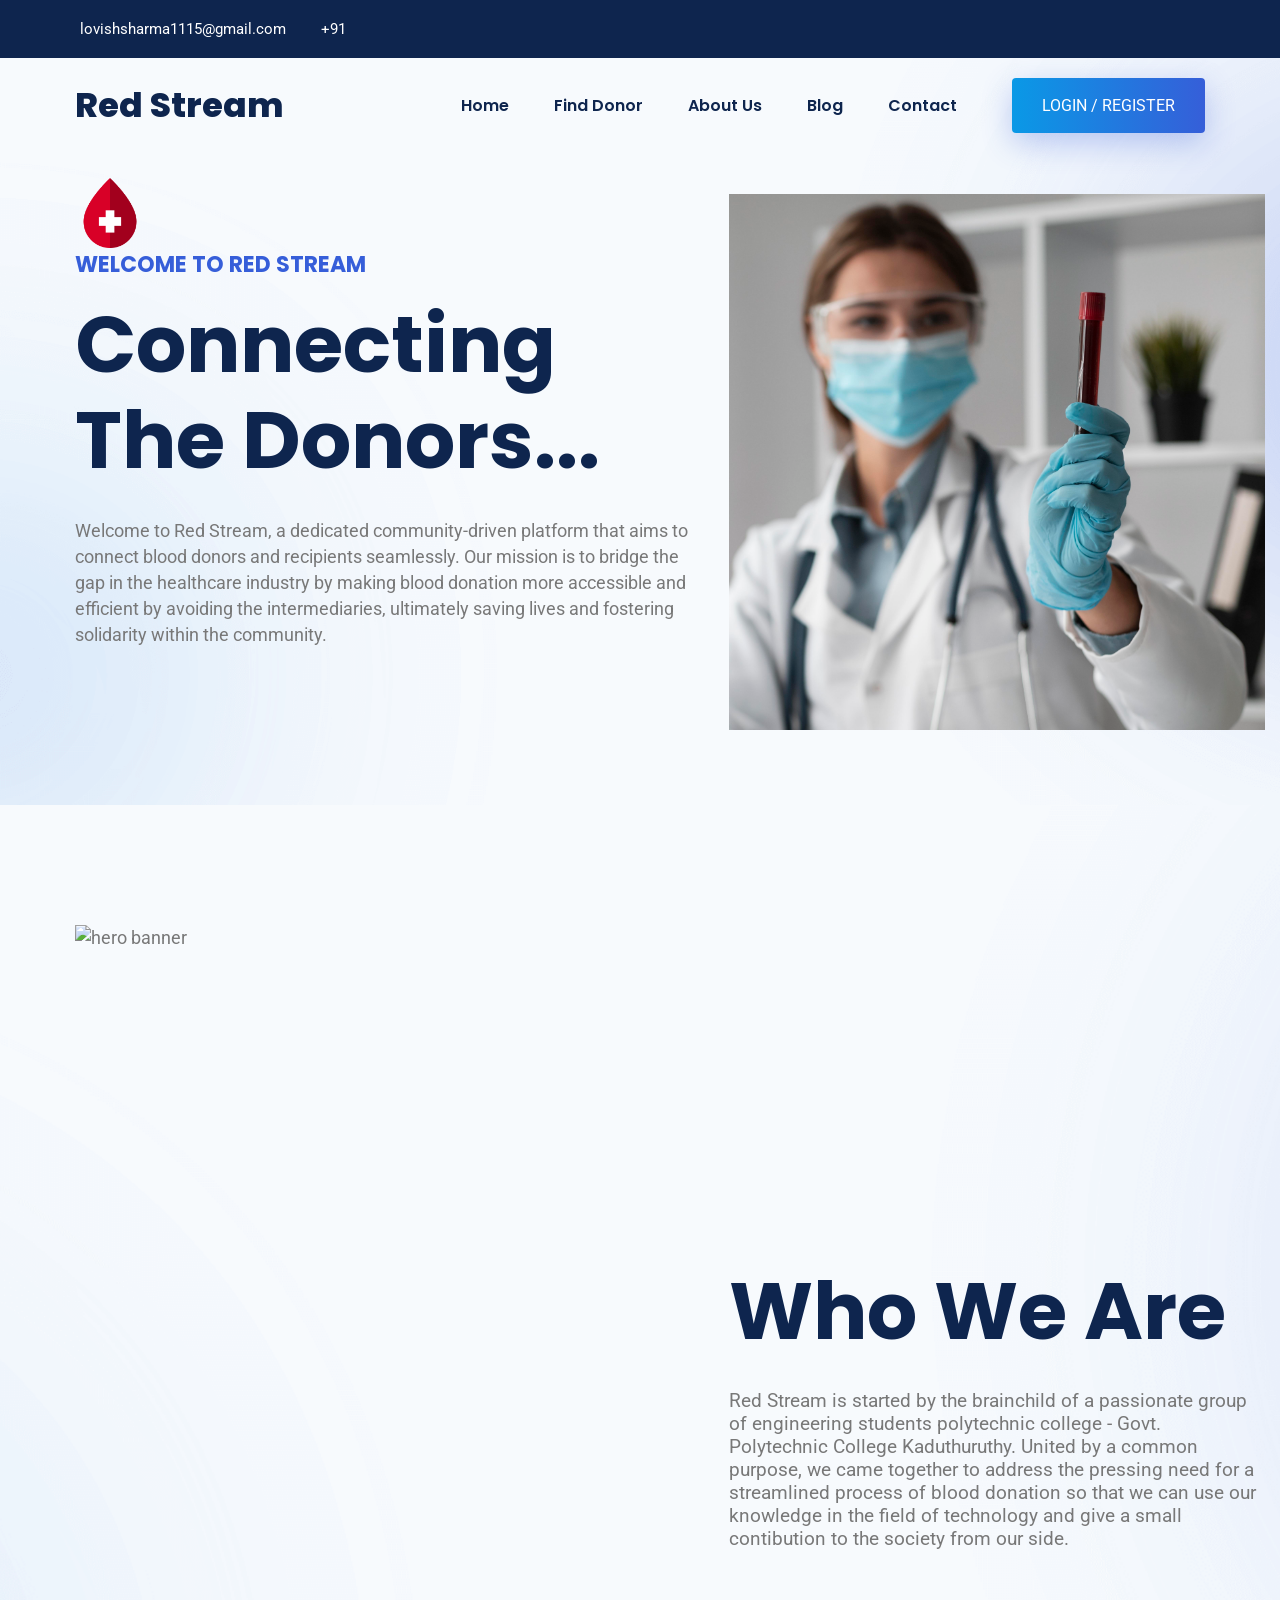
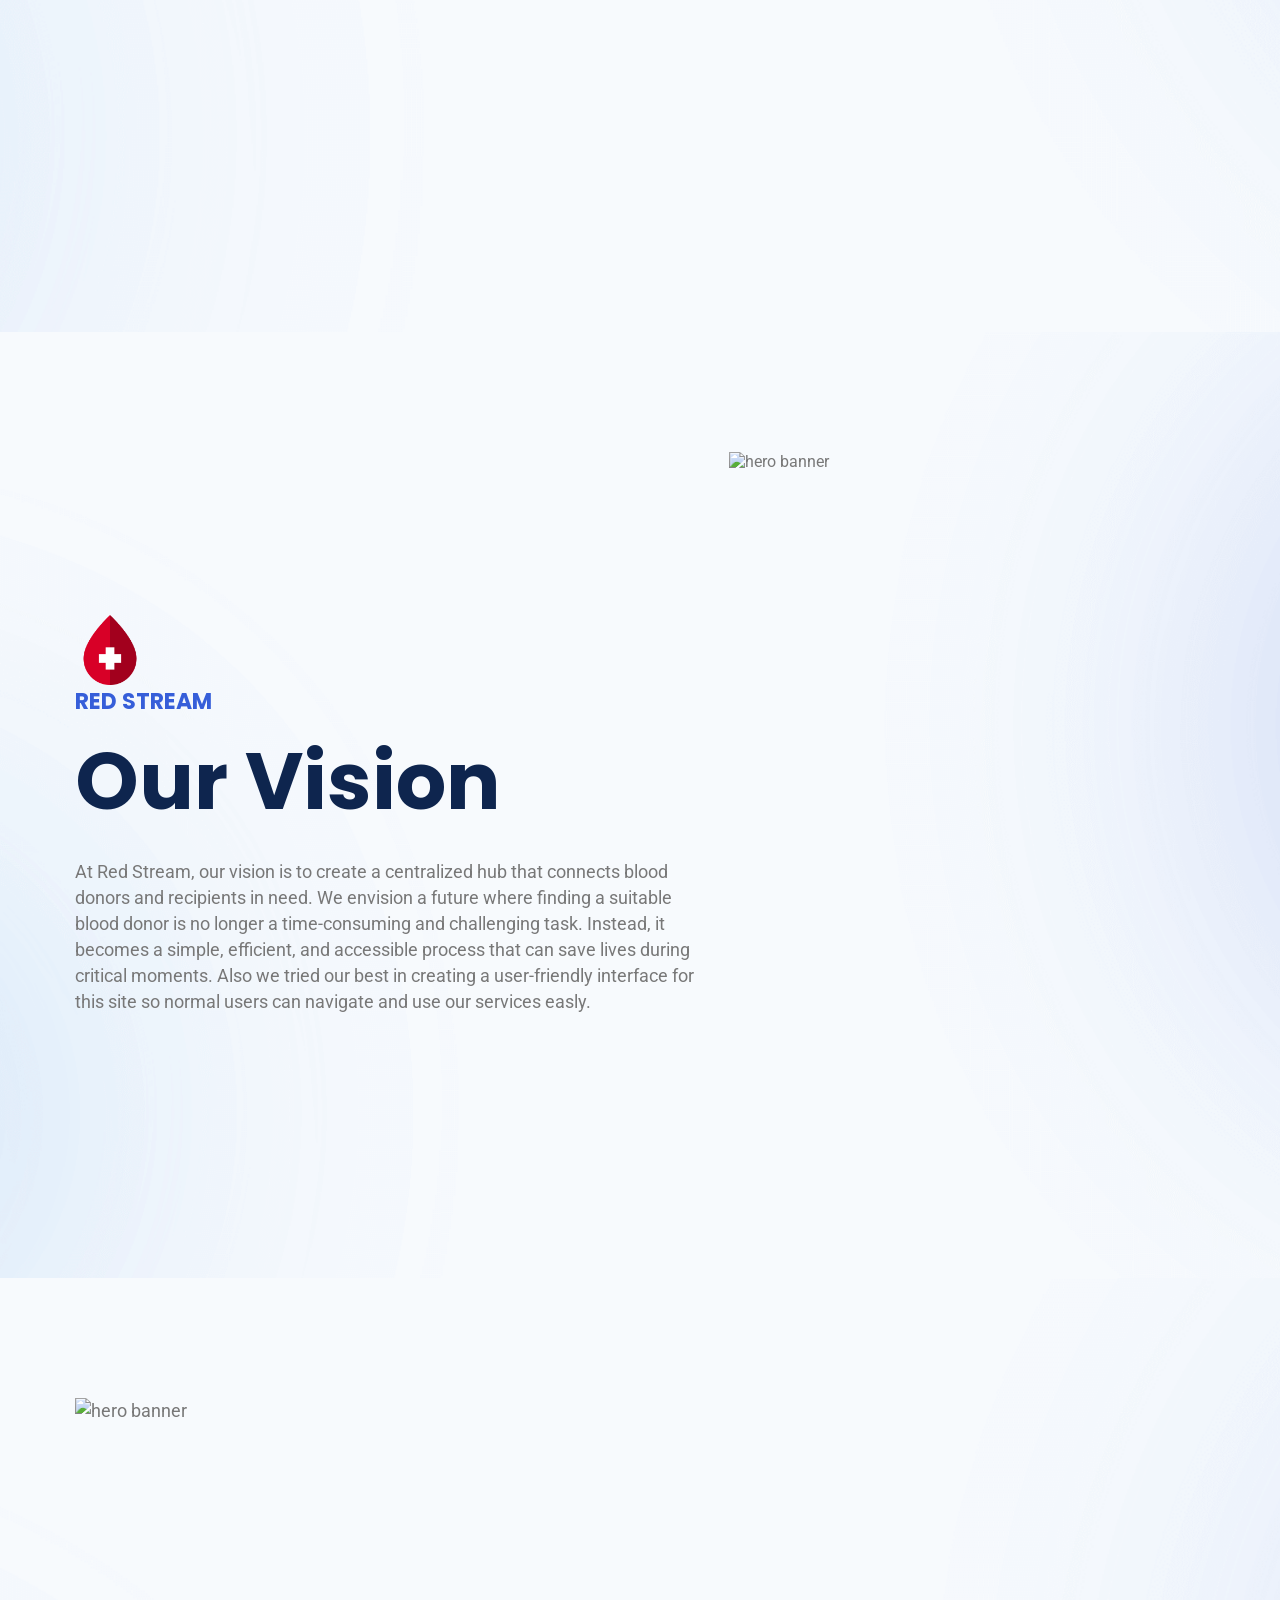
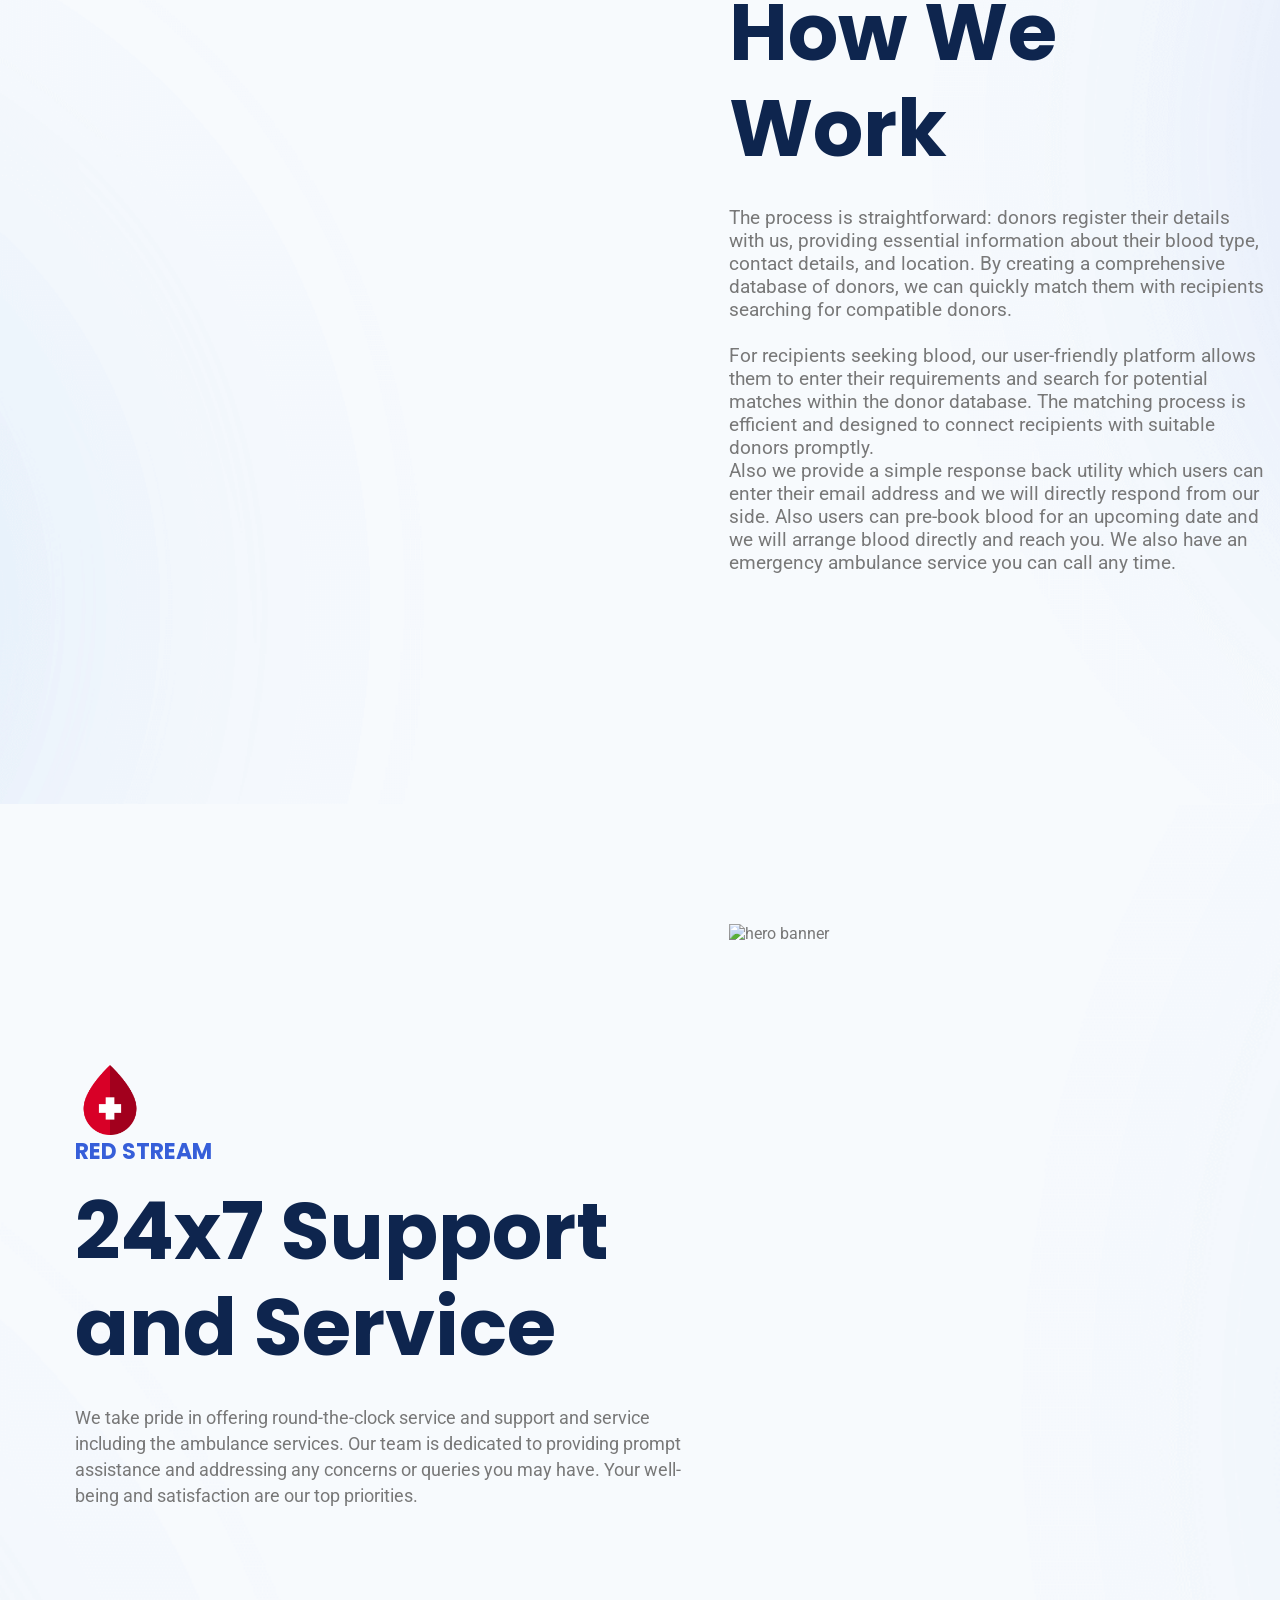
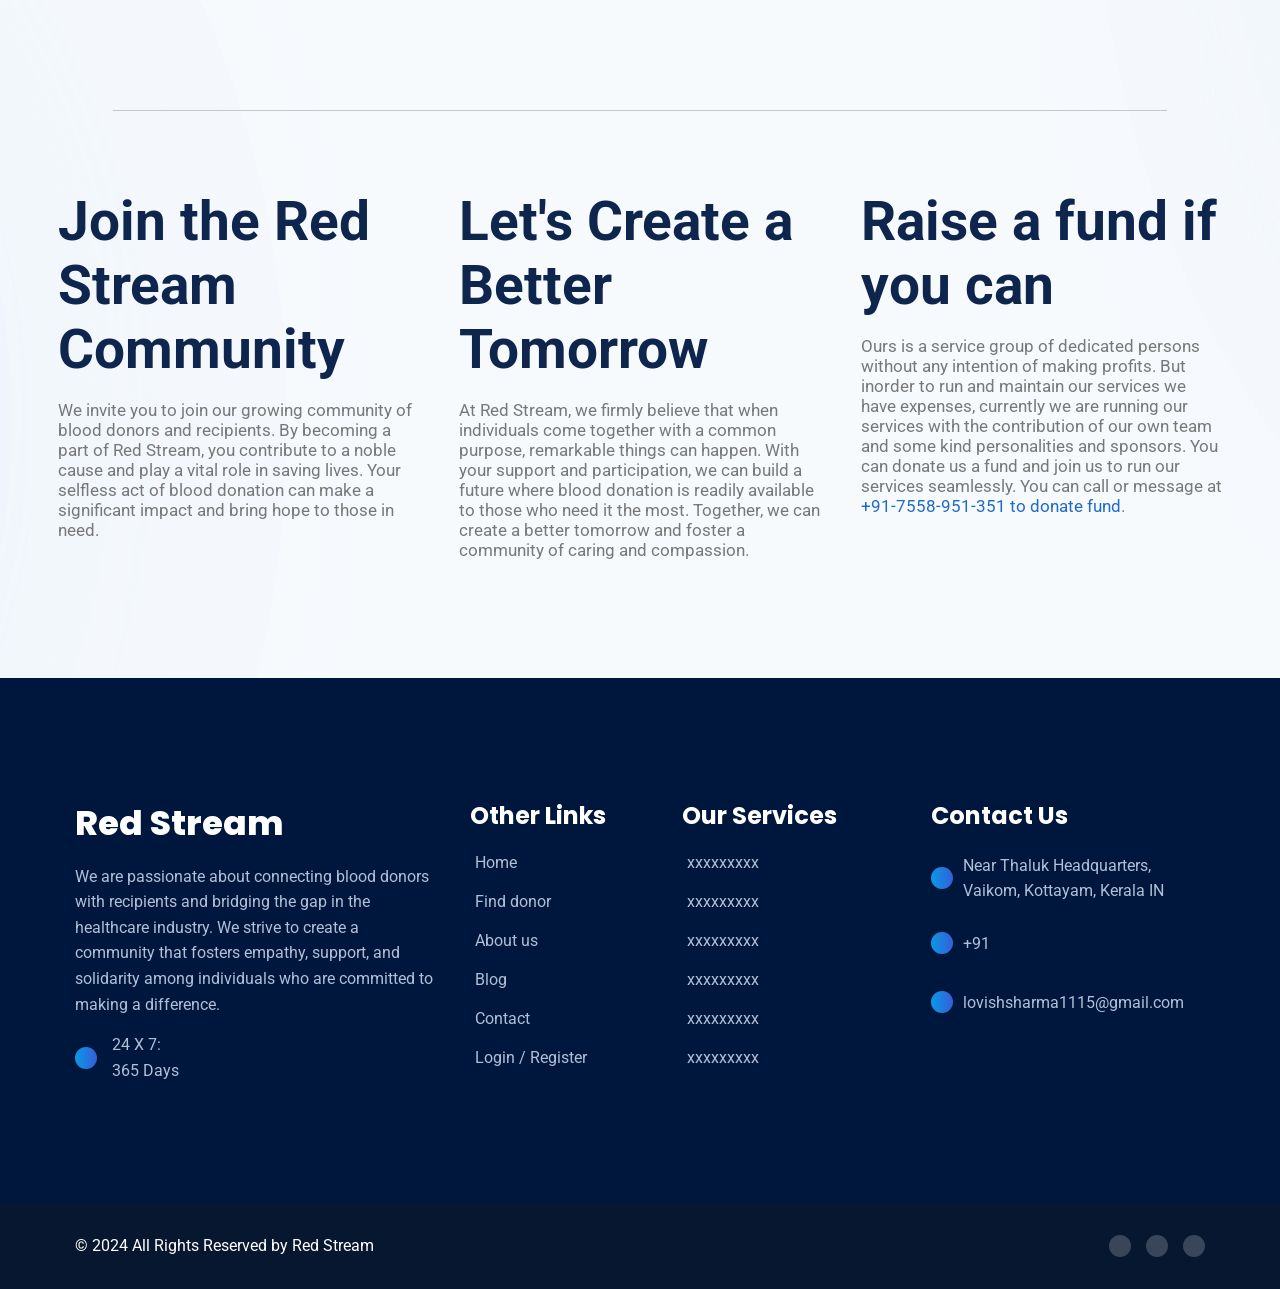
==== about.html @ 0e3625f1 "first commit" ====
<!DOCTYPE html>
<html lang="en">

<head>
  <meta charset="UTF-8">
  <meta http-equiv="X-UA-Compatible" content="IE=edge">
  <meta name="viewport" content="width=device-width, initial-scale=1.0">
  <title>Red Stream - Connect the Donors</title>

  <!-- favicon-->
  <link rel="shortcut icon" href="./favicon.svg" type="image/svg+xml">

  <!--css-->
  <link rel="stylesheet" href="./assets/css/style.css">
  
  <!-- google font link-->
  <link rel="preconnect" href="https://fonts.googleapis.com">
  <link rel="preconnect" href="https://fonts.gstatic.com" crossorigin>
  <link href="https://fonts.googleapis.com/css2?family=Poppins:wght@600;700;800&family=Roboto:wght@400;500;600&display=swap" rel="stylesheet">

  <style>
    hr {
      border: none;
      height: 1px;
      background-color: #c5c7c9;
      margin: 20px 0;
    }
      /* Define the column layout */
  .column {
    width: 33.33%;
    float: left;
    padding: 20px;
    box-sizing: border-box;
  }

  /* Clear floats after the columns */
  .row:after {
    content: "";
    display: table;
    clear: both;
  }

  /* Responsive layout */
  @media screen and (max-width: 1024px) {
    .column {
      width: 100%;
    }
  }

  /* Adjust font size for smaller screens */
  @media screen and (max-width: 768px) {
    h1 {
      font-size: 22px;
    }
    p {
      font-size: 14px;
    }
  }
  </style>

</head>

<body>
<header class="header">
    <div class="header-top">
      <div class="container">
        <ul class="contact-list">
          <li class="contact-item">
            <ion-icon name="mail-outline"></ion-icon>
            <a href="mailto:lovishsharma1115@gmail.com" class="contact-link">lovishsharma1115@gmail.com</a>
          </li>
          <li class="contact-item">
            <ion-icon name="call-outline"></ion-icon>
            <a href="tel:" class="contact-link">+91</a>
          </li>
        </ul>
        <ul class="social-list">
          <li>
            <a href="https://www.facebook.com/andro.pool.54?mibextid=ZbWKwL" class="social-link">
              <ion-icon name="logo-facebook"></ion-icon>
            </a>
          </li>
          <li>
            <a href="https://www.instagram.com/_vladimir_putin.___/" class="social-link">
              <ion-icon name="logo-instagram"></ion-icon>
            </a>
          </li>
          <li>
            <a href="https://twitter.com/Annabel07785340" class="social-link">
              <ion-icon name="logo-twitter"></ion-icon>
            </a>
          </li>
          <li>
            <a href="https://youtu.be/Af0gk_kiGac" class="social-link">
              <ion-icon name="logo-youtube"></ion-icon>
            </a>
          </li>
        </ul>
      </div>
    </div>
    <div class="header-bottom" data-header>
      <div class="container">
        <a href="#" class="logo">Red Stream</a>
        <nav class="navbar container" data-navbar>
          <ul class="navbar-list">
            <li>
              <a href="./index.php" class="navbar-link" data-nav-link>Home</a>
            </li>
            <li>
              <a href="#service" class="navbar-link" data-nav-link>Find donor</a>
            </li>
            <li>
              <a href="./about.html" class="navbar-link" data-nav-link>About Us</a>
            </li>
            <li>
              <a href="#blog" class="navbar-link" data-nav-link>Blog</a>
            </li>
            <li>
              <a href="./contact.php" class="navbar-link" data-nav-link>Contact</a>
            </li>
          </ul>
        </nav>
        <a href="register.php" class="btn">Login / Register</a>
        <button class="nav-toggle-btn" aria-label="Toggle menu" data-nav-toggler>
          <ion-icon name="menu-sharp" aria-hidden="true" class="menu-icon"></ion-icon>
          <ion-icon name="close-sharp" aria-hidden="true" class="close-icon"></ion-icon>
        </button>
      </div>
    </div>
  </header>
  <!--HERO-->
  <section class="section hero" id="home" style="background-image: url('./assets/images/hero-bg.png')"
        aria-label="hero">
        <div class="container">
          <div class="hero-content">
            <img src="assets/images/blood-icon.png" alt="ICON" width="70" height="70"> 
            <p class="section-subtitle">Welcome To Red Stream</p>
            <h1 class="h1 hero-title">Connecting The Donors...</h1>
            <p class="hero-text">
              Welcome to Red Stream, a dedicated community-driven platform that aims to connect blood donors and recipients seamlessly.
              Our mission is to bridge the gap in the healthcare industry by making blood donation more accessible and efficient by avoiding the intermediaries,
              ultimately saving lives and fostering solidarity within the community.
            </p><br><br><br>
          </div>
          <figure class="hero-banner">
            <img src="./assets/images/about.png" width="587" height="839" alt="hero banner" class="w-100">
          </figure>
        </div>
      </section>
    <!--HERO SECOND-->
    <section class="section hero" id="home" style="background-image: url('./assets/images/hero-bg.png')"
        aria-label="hero">
        <div class="container">
          <div class="hero-content">
            
            <p class="hero-text">
              <img src="./assets/images/about3.png" width="587" height="839" alt="hero banner" class="w-100">             
            </p>
          </div>
          <figure class="hero-banner">
            <h1 class="h1 hero-title">Who We Are</h1>
            <p style="font-size: larger;">Red Stream is started by the brainchild of a passionate group of engineering students polytechnic college - Govt. Polytechnic College Kaduthuruthy.
              United by a common purpose, we came together to address the pressing need for a streamlined process of blood donation so that we can use our knowledge in the field of technology
            and give a small contibution to the society from our side.</p>
          </figure>
        </div>
      </section>
    <!--Hero THIRD-->
    <section class="section hero" id="home" style="background-image: url('./assets/images/hero-bg.png')"
        aria-label="hero">
        <div class="container">
          <div class="hero-content">
            <img src="assets/images/blood-icon.png" alt="ICON" width="70" height="70"> 
            <p class="section-subtitle">Red Stream</p>
            <h1 class="h1 hero-title">Our Vision</h1>
            <p class="hero-text">
              At Red Stream, our vision is to create a centralized hub that connects blood donors and recipients in need. We envision a future where finding a suitable blood donor
              is no longer a time-consuming and challenging task. Instead, it becomes a simple, efficient, and accessible process that can save lives during critical moments. Also we tried
              our best in creating a user-friendly interface for this site so normal users can navigate and use our services easly.
            </p>
          </div>
          <figure class="hero-banner">
            <img src="./assets/images/about5.png" width="587" height="839" alt="hero banner" class="w-100">
          </figure>
        </div>
      </section>
      <!--Hero THIRD-->
      <section class="section hero" id="home" style="background-image: url('./assets/images/hero-bg.png')"
        aria-label="hero">
        <div class="container">
          <div class="hero-content">
            
            <p class="hero-text">
              <img src="./assets/images/about4.png" width="587" height="839" alt="hero banner" class="w-100">             
            </p>
          </div>
          <figure class="hero-banner">
            <h1 class="h1 hero-title">How We Work</h1>
            <p style="font-size: larger;">The process is straightforward: donors register their details with us, providing essential information about their blood type,
              contact details, and location. By creating a comprehensive database of donors, we can quickly match them with recipients searching for compatible donors.<br><br>
              For recipients seeking blood, our user-friendly platform allows them to enter their requirements and search for potential matches within the donor database.
              The matching process is efficient and designed to connect recipients with suitable donors promptly.<br>
            Also we provide a simple response back utility which users can enter their email address and we will directly respond from our side. Also users can pre-book blood for 
          an upcoming date and we will arrange blood directly and reach you. We also have an emergency ambulance service you can call any time.</p>
          </figure>
        </div>
      </section>
      <!--Hero FOURTH-->
      <section class="section hero" id="home" style="background-image: url('./assets/images/hero-bg.png')"
        aria-label="hero">
        <div class="container">
          <div class="hero-content">
            <img src="assets/images/blood-icon.png" alt="ICON" width="70" height="70"> 
            <p class="section-subtitle">Red Stream</p>
            <h1 class="h1 hero-title">24x7 Support and Service</h1>
            <p class="hero-text">
            We take pride in offering round-the-clock service and support and service including the ambulance services. Our team is dedicated to providing prompt assistance and addressing any concerns or queries you may have.
            Your well-being and satisfaction are our top priorities.
            </p>
          </div>
          <figure class="hero-banner">
            <img src="./assets/images/about2.png" width="587" height="839" alt="hero banner" class="w-100">
          </figure>
        </div>
        <hr style="margin-left: 3cm; margin-right: 3cm;">
        
        <div class="row" style="overflow: hidden; padding: 1cm;">
          <!-- First Column -->
          <div class="column">
            <h1 style="color: var(--oxford-blue-1); font-size: var(--fs-1);">Join the Red Stream Community</h1>
            <br>
            <p style="font-size: 17px;">
              We invite you to join our growing community of blood donors and recipients. By becoming a part of Red Stream,
              you contribute to a noble cause and play a vital role in saving lives. Your selfless act of blood donation can make a significant impact and bring hope to those in need.
            </p>
          </div>
        
          <!-- Second Column -->
          <div class="column">
            <h1 style="color: var(--oxford-blue-1); font-size: var(--fs-1);">Let's Create a Better Tomorrow</h1>
            <br>
            <p style="font-size: 17px;">
              At Red Stream, we firmly believe that when individuals come together with a common purpose, remarkable things can happen. With your support and participation,
              we can build a future where blood donation is readily available to those who need it the most. Together, we can create a better tomorrow and foster a community of caring and compassion.
            </p>
          </div>
        
          <!-- Third Column -->
          <div class="column">
            <h1 style="color: var(--oxford-blue-1); font-size: var(--fs-1);">Raise a fund if you can</h1>
            <br>
            <p style="font-size: 17px;">
              Ours is a service group of  dedicated persons without any intention of making profits. But inorder to run and maintain our services we have expenses, currently we are running
              our services with the contribution of our own team and some kind personalities and sponsors. You can donate us a fund and join us to run our services seamlessly.
              You can call or message at <a href="tel:+917052101786" class="footer-link" style="display: inline; color: #216aca;" onmouseover="this.style.color='#03d9ff'" onmouseout="this.style.color='#216aca'">+91-7558-951-351 to donate fund</a>.
            </p>
          </div>
        </div>
        
      </section>


  <!--Footer-->
  <footer class="footer">
    <div class="footer-top section">
      <div class="container">
        <div class="footer-brand">
          <a href="#" class="logo">Red Stream</a>
          <p class="footer-text">
            We are passionate about connecting blood donors with recipients and bridging the gap in the healthcare industry. 
            We strive to create a community that fosters empathy, support, and solidarity among individuals who are committed to making a difference.
          </p>
          <div class="schedule">
            <div class="schedule-icon">
              <ion-icon name="time-outline"></ion-icon>
            </div>
            <span class="span">
              24 X 7:<br>
              365 Days
            </span>
          </div>
        </div>
        <ul class="footer-list">
          <li>
            <p class="footer-list-title">Other Links</p>
          </li>
          <li>
            <a href="#" class="footer-link">
              <ion-icon name="add-outline"></ion-icon>
              <span class="span">Home</span>
            </a>
          </li>
          <li>
            <a href="#" class="footer-link">
              <ion-icon name="add-outline"></ion-icon>
              <span class="span">Find donor</span>
            </a>
          </li>
          <li>
            <a href="#" class="footer-link">
              <ion-icon name="add-outline"></ion-icon>
              <span class="span">About us</span>
            </a>
          </li>
          <li>
            <a href="#" class="footer-link">
              <ion-icon name="add-outline"></ion-icon>
              <span class="span">Blog</span>
            </a>
          </li>
          <li>
            <a href="#" class="footer-link">
              <ion-icon name="add-outline"></ion-icon>
              <span class="span">Contact</span>
            </a>
          </li>
          <li>
            <a href="#" class="footer-link">
              <ion-icon name="add-outline"></ion-icon>
              <span class="span">Login / Register</span>
            </a>
          </li>
        </ul>
        <ul class="footer-list">
          <li>
            <p class="footer-list-title">Our Services</p>
          </li>
          <li>
            <a href="#" class="footer-link">
              <ion-icon name="add-outline"></ion-icon>
              <span class="span">xxxxxxxxx</span>
            </a>
          </li>
          <li>
            <a href="#" class="footer-link">
              <ion-icon name="add-outline"></ion-icon>
              <span class="span">xxxxxxxxx</span>
            </a>
          </li>
          <li>
            <a href="#" class="footer-link">
              <ion-icon name="add-outline"></ion-icon>
              <span class="span">xxxxxxxxx</span>
            </a>
          </li>
          <li>
            <a href="#" class="footer-link">
              <ion-icon name="add-outline"></ion-icon>
              <span class="span">xxxxxxxxx</span>
            </a>
          </li>
          <li>
            <a href="#" class="footer-link">
              <ion-icon name="add-outline"></ion-icon>
              <span class="span">xxxxxxxxx</span>
            </a>
          </li>
          <li>
            <a href="#" class="footer-link">
              <ion-icon name="add-outline"></ion-icon>
              <span class="span">xxxxxxxxx</span>
            </a>
          </li>
        </ul>
        <ul class="footer-list">
          <li>
            <p class="footer-list-title">Contact Us</p>
          </li>
          <li class="footer-item">
            <div class="item-icon">
              <ion-icon name="location-outline"></ion-icon>
            </div>
            <a href="https://goo.gl/maps/BYA5MxQUg5B8ZFLcA">
            <address class="item-text">
              Near Thaluk Headquarters,<br>
              Vaikom, Kottayam, Kerala IN
            </address>
          </a>
          </li>
          <li class="footer-item">
            <div class="item-icon">
              <ion-icon name="call-outline"></ion-icon>
            </div>
            <a href="tel:" class="footer-link">+91</a>
          </li>
          <li class="footer-item">
            <div class="item-icon">
              <ion-icon name="mail-outline"></ion-icon>
            </div>
            <a href="mailto:help@example.com" class="footer-link">lovishsharma1115@gmail.com</a>
          </li>
        </ul>
      </div>
    </div>
    <div class="footer-bottom">
      <div class="container">
        <p class="copyright">
          &copy; 2024 All Rights Reserved by Red Stream
        </p>
        <ul class="social-list">
          <li>
            <a href="https://www.facebook.com/andro.pool.54?mibextid=ZbWKwL" class="social-link">
              <ion-icon name="logo-facebook"></ion-icon>
            </a>
          </li>
          <li>
            <a href="https://www.instagram.com/_vladimir_putin.___/" class="social-link">
              <ion-icon name="logo-instagram"></ion-icon>
            </a>
          </li>
          <li>
            <a href="https://twitter.com/Annabel07785340" class="social-link">
              <ion-icon name="logo-twitter"></ion-icon>
            </a>
          </li>
        </ul>
      </div>
    </div>
  </footer>

  <!--BACK TO TOP-->
  <a href="#top" class="back-top-btn" aria-label="back to top" data-back-top-btn>
    <ion-icon name="caret-up" aria-hidden="true"></ion-icon>
  </a>

  <!--custom js link-->
  <script src="./assets/js/script.js" defer></script>
  <!--ionicon link-->
  <script type="module" src="https://unpkg.com/ionicons@5.5.2/dist/ionicons/ionicons.esm.js"></script>
  <script nomodule src="https://unpkg.com/ionicons@5.5.2/dist/ionicons/ionicons.js"></script>

</body>
</html>
---- assets/css/style.css ----
:root {

    /**colors*/
  
    --light-steel-blue: hsl(218, 33%, 77%);
    --royal-blue-light: hsl(225, 68%, 53%);
    --flickr-blue_30: hsla(225, 68%, 53%, 0.3);
    --carolina-blue: hsl(201, 92%, 47%);
    --oxford-blue-1: hsl(218, 70%, 18%);
    --oxford-blue-2: hsl(217, 100%, 12%);
    --oxford-blue-3: hsl(218, 71%, 11%);
    --gainsboro_50: hsla(0, 0%, 85%, 0.5);
    --lavender-web: hsl(225, 67%, 91%);
    --sonic-silver: hsl(0, 0%, 47%);
    --light-gray: hsl(0, 0%, 84%);
    --cultured: hsl(0, 0%, 97%);
    --black_10: hsla(0, 0%, 0%, 0.1);
    --black_8: hsla(0, 0%, 0%, 0.08);
    --white: hsl(0, 0%, 100%);
    --black: hsl(0, 0%, 0%);
    --jet: hsl(0, 0%, 20%);
  
    /*gradient color*/
  
    --gradient: linear-gradient( 90deg, var(--carolina-blue) 0%, var(--royal-blue-light) 100%);
  
    /*typography*/
  
    --ff-roboto: "Roboto", sans-serif;
    --ff-poppins: "Poppins", sans-serif;
  
    --fs-1: 4rem;
    --fs-2: 3.6rem;
    --fs-3: 3.2rem;
    --fs-4: 2.4rem;
    --fs-5: 2.2rem;
    --fs-6: 1.8rem;
    --fs-7: 1.6rem;
  
    --fw-800: 800;
    --fw-700: 700;
    --fw-600: 600;
    --fw-500: 500;
  
    /*spacing*/
  
    --section-padding: 120px;
  
    /*shadow*/
  
    --shadow-1: 4px 4px 15px var(--black_10);
    --shadow-2: 0 10px 15px var(--black_10);
    --shadow-3: 0px 20px 60px var(--black_8);
    --shadow-4: 0px 10px 30px var(--flickr-blue_30);
    --shadow-5: 0px 2px 60px 0px var(--black_10);
  
    /*border radius*/
  
    --radius-6: 6px;
    --radius-4: 4px;
  
    /*transition*/
  
    --transition: 0.25s ease;
    --cubic-out: cubic-bezier(0.33, 0.85, 0.4, 0.96);
  
  }
  
  
  
  
  
  /*RESET*/
  *,
  *::before,
  *::after {
    margin: 0;
    padding: 0;
    box-sizing: border-box;
  }
  
  li { list-style: none; }
  
  a {
    text-decoration: none;
    color: inherit;
  }
  
  a,
  img,
  span,
  input,
  button,
  ion-icon { display: block; }
  
  img { height: auto; }
  
  input,
  button {
    background: none;
    border: none;
    font: inherit;
  }
  
  input { width: 100%; }
  
  button { cursor: pointer; }
  
  ion-icon { pointer-events: none; }
  
  address { font-style: normal; }
  
  html {
    font-family: var(--ff-roboto);
    font-size: 10px;
    scroll-behavior: smooth;
  }
  
  body {
    background-color: var(--white);
    color: var(--sonic-silver);
    font-size: 1.5rem;
  }
  
  
  
  
  
  /*REUSED STYLE*/
  
  .container { padding-inline: 25px; }
  
  .section { padding-block: var(--section-padding); }
  
  .section-subtitle {
    color: var(--royal-blue-light);
    font-family: var(--ff-poppins);
    font-size: var(--fs-6);
    font-weight: var(--fw-700);
    text-transform: uppercase;
    margin-block-end: 10px;
  }
  
  .h1,
  .h2,
  .h3 {
    font-family: var(--ff-poppins);
    line-height: 1.2;
  }
  
  .h1 {
    color: var(--oxford-blue-1);
    font-size: var(--fs-2);
  }
  
  .h2,
  .h3 { color: var(--oxford-blue-2); }
  
  .h2 { font-size: var(--fs-1); }
  
  .h3 { font-size: var(--fs-5); }
  
  .btn {
    background-image: linear-gradient( var(--deg, 90deg), var(--carolina-blue) 0%, var(--royal-blue-light) 100%);
    color: var(--white);
    font-size: var(--fs-7);
    text-transform: uppercase;
    padding: 20px 30px;
    text-align: center;
    border-radius: var(--radius-4);
    box-shadow: var(--shadow-4);
  }
  
  .btn:is(:hover, :focus) { --deg: -90deg; }
  
  .w-100 { width: 100%; }
  
  .text-center { text-align: center; }
  
  .card-text,
  .section-text { line-height: 1.7; }
  
  .img-holder {
    aspect-ratio: var(--width) / var(--height);
    background-color: var(--light-gray);
  }
  
  .img-cover {
    width: 100%;
    height: 100%;
    object-fit: cover;
  }
  
  
  
  
  
  /*HEDER*/
  
  .header-top,
  .header-bottom .btn { display: none; }
  
  .header-bottom {
    position: absolute;
    top: 0;
    left: 0;
    width: 100%;
    padding-block: 15px;
    z-index: 4;
  }
  
  .header-bottom.active {
    position: fixed;
    top: -81px;
    background-color: var(--white);
    box-shadow: var(--shadow-2);
    animation: slideIn 0.5s var(--cubic-out) forwards;
  }
  
  @keyframes slideIn {
    0% { transform: translateY(0); }
    100% { transform: translateY(100%); }
  }
  
  .header-bottom > .container {
    display: flex;
    justify-content: space-between;
    align-items: center;
    gap: 20px;
  }
  
  .logo {
    color: var(--oxford-blue-1);
    font-family: var(--ff-poppins);
    font-size: 3.4rem;
    font-weight: var(--fw-800);
  }
  
  .nav-toggle-btn {
    color: var(--black);
    font-size: 30px;
    border: 1px solid var(--black);
    padding: 5px;
  }
  
  .nav-toggle-btn.active .menu-icon,
  .nav-toggle-btn .close-icon { display: none; }
  
  .nav-toggle-btn .menu-icon,
  .nav-toggle-btn.active .close-icon { display: block; }
  
  .navbar {
    position: absolute;
    top: calc(100% + 5px);
    left: 25px;
    right: 25px;
    background-color: var(--white);
    padding-inline: 0;
    box-shadow: var(--shadow-1);
    max-height: 0;
    visibility: hidden;
    overflow: hidden;
    transition: 0.25s var(--cubic-out);
  }
  
  .navbar.active {
    visibility: visible;
    max-height: 244px;
    transition-duration: 0.5s;
  }
  
  .navbar-list > li:not(:last-child) { border-block-end: 1px solid var(--gainsboro_50); }
  
  .navbar-link {
    color: var(--jet);
    text-transform: uppercase;
    font-weight: var(--fw-600);
    padding: 15px;
  }
  
  
  
  
  
  /*HERO*/
  
  .hero {
    background-repeat: no-repeat;
    background-size: cover;
    background-position: center;
    padding-block-end: calc(var(--section-padding) / 2);
  }
  
  .hero-content { margin-block-end: 50px; }
  
  .hero-title { margin-block: 15px 30px; }
  
  .hero-text {
    font-size: var(--fs-6);
    line-height: 1.45;
    margin-block-end: 40px;
  }
  
  .hero-form {
    background-color: var(--white);
    max-width: 95%;
    padding: 15px;
    border-radius: var(--radius-4);
    box-shadow: var(--shadow-3);
  }
  
  .hero-form .email-field {
    background-color: var(--cultured);
    color: var(--black);
    min-height: 70px;
    padding-inline: 15px;
    border-radius: var(--radius-4);
    margin-block-end: 15px;
  }
  
  .hero-form .btn { width: 100%; }
  
  
  
  
  
  /*FINDDONOR*/
  
  .donor-form {
    max-width: 600px;
    margin: 0 auto;
  }
  
  .form-group {
    margin-bottom: 20px;
  }
  
  label {
    display: block;
    margin-bottom: 5px;
    font-weight: bold;
  }
  
  input[type="text"],
  input[type="tel"],
  input[type="email"],
  select {
    width: 100%;
    padding: 10px;
    border: 1px solid #ccc;
    border-radius: 5px;
  }
  
  button.btn {
    display: block;
    width: 100%;
    padding: 10px;
    background-color: #007bff;
    color: #fff;
    border: none;
    border-radius: 5px;
    cursor: pointer;
  }
  
  button.btn:hover {
    background-color: #0056b3;
  }
  
  
  
  
  
  /*ABOUT*/
  
  .about { padding-block-end: 0; }
  
  .about-banner { margin-block-end: 50px; }
  
  .about .section-text-1 { margin-block: 25px 15px; }
  
  .about .btn {
    font-size: unset;
    max-width: max-content;
    margin-block-start: 30px;
    padding-inline: 15px;
  }
  
  
  
  
  
  /*DOCTOR*/
  
  .doctor .section-title { margin-block-end: 50px; }
  
  .doctor-card .card-banner {
    border-radius: var(--radius-4);
    overflow: hidden;
    margin-block-end: 25px;
  }
  
  .doctor-card {
    padding: 30px;
    border: 1px solid var(--light-gray);
    border-radius: var(--radius-4);
    text-align: center;
    min-height: 100%;
  }
  
  .doctor-card .card-title {
    font-size: var(--fs-4);
    transition: var(--transition);
  }
  
  .doctor-card:is(:hover, :focus-within) .card-title { color: var(--royal-blue-light); }
  
  .doctor-card .card-subtitle {
    color: var(--royal-blue-light);
    margin-block: 10px 15px;
  }
  
  .doctor-card .card-social-list {
    display: flex;
    justify-content: center;
    align-items: center;
    gap: 10px;
  }
  
  .doctor-card .card-social-link {
    background-color: var(--lavender-web);
    color: var(--royal-blue-light);
    font-size: 16px;
    padding: 12px;
    border-radius: 50%;
    transition: var(--transition);
  }
  
  .doctor-card .card-social-link:is(:hover, :focus) {
    background-color: var(--royal-blue-light);
    color: var(--white);
  }
  
  .has-scrollbar {
    display: flex;
    gap: 30px;
    overflow-x: auto;
    margin-inline: 15px;
    padding-block-end: 40px;
    margin-block-end: -20px;
    scroll-snap-type: inline mandatory;
  }
  
  .scrollbar-item {
    min-width: 100%;
    scroll-snap-align: start;
  }
  
  .has-scrollbar::-webkit-scrollbar { height: 10px; }
  
  .has-scrollbar::-webkit-scrollbar-track {
    background-color: var(--light-gray);
    border-radius: var(--radius-4);
  }
  
  .has-scrollbar::-webkit-scrollbar-thumb {
    background-color: var(--royal-blue-light);
    border-radius: var(--radius-4);
  }
  
  .has-scrollbar::-webkit-scrollbar-button { width: calc(25% - 30px); }
  
  
  
  
  
  /*CTA*/
  
  .cta { background-color: var(--oxford-blue-1); }
  
  .cta-banner { margin-block-end: 50px; }
  
  .cta .section-subtitle { text-transform: capitalize; }
  
  .cta .section-title {
    color: var(--white);
    font-size: var(--fs-3);
    margin-block-end: 30px;
  }
  
  .cta .btn { max-width: max-content; }
  
  
  
  
  
  /*BLOG*/
  
  .blog .section-title { margin-block-end: 50px; }
  
  .blog-list {
    display: grid;
    gap: 30px;
  }
  
  .blog-card {
    border-radius: var(--radius-4);
    box-shadow: var(--shadow-5);
  }
  
  .blog-card .card-banner {
    position: relative;
    border-radius: var(--radius-4);
    overflow: hidden;
  }
  
  .blog-card .card-banner img { transition: var(--transition); }
  
  .blog-card:is(:hover, :focus-within) .card-banner img { transform: scale(1.1); }
  
  .blog-card .card-badge {
    background-color: var(--royal-blue-light);
    color: var(--white);
    position: absolute;
    bottom: 25px;
    left: 25px;
    display: flex;
    gap: 5px;
    padding: 10px 15px;
    border-radius: var(--radius-6);
  }
  
  .blog-card .card-content { padding: 30px; }
  
  .blog-card .card-title { transition: var(--transition); }
  
  .blog-card .card-title:is(:hover, :focus) { color: var(--royal-blue-light); }
  
  .blog-card .card-text { margin-block: 15px; }
  
  .blog-card .card-link {
    position: relative;
    color: var(--royal-blue-light);
    font-weight: var(--fw-500);
    text-transform: uppercase;
    width: max-content;
    transition: var(--transition);
  }
  
  .blog-card .card-link::after {
    content: "";
    position: absolute;
    bottom: -5px;
    left: 0;
    width: 100%;
    height: 3px;
    background-color: var(--royal-blue-light);
    transition: var(--transition);
  }
  
  .blog-card .card-link:is(:hover, :focus) { color: var(--oxford-blue-1); }
  
  .blog-card .card-link:is(:hover, :focus)::after { background-color: var(--oxford-blue-1); }
  
  
  
  
  
  /*FOOTER*/
  
  .footer-top {
    background-color: var(--oxford-blue-2);
    color: var(--light-steel-blue);
  }
  
  .footer-top .container {
    display: grid;
    gap: 30px;
  }
  
  .footer-brand .logo { color: var(--white); }
  
  .footer-text {
    line-height: 1.6;
    margin-block: 15px;
  }
  
  .schedule {
    display: flex;
    align-items: center;
    gap: 15px;
  }
  
  .schedule-icon,
  .footer-item .item-icon {
    background-image: var(--gradient);
    color: var(--white);
    font-size: 18px;
    padding: 11px;
    border-radius: 50%;
  }
  
  .schedule .span,
  .footer-item .item-text { line-height: 1.6; }
  
  .footer-list-title {
    color: var(--white);
    font-family: var(--ff-poppins);
    font-size: var(--fs-4);
    font-weight: var(--fw-700);
    margin-block-end: 10px;
  }
  
  .footer-link {
    display: flex;
    align-items: center;
    gap: 5px;
    padding-block: 10px;
    transition: var(--transition);
  }
  
  .footer-link ion-icon {
    color: var(--royal-blue-light);
    --ionicon-stroke-width: 50px;
  }
  
  .footer-link:is(:hover, :focus) { color: var(--white); }
  
  .footer-item {
    display: flex;
    align-items: center;
    gap: 10px;
  }
  
  .footer-item:not(:first-child) { margin-block-start: 20px; }
  
  .footer-bottom {
    background-color: var(--oxford-blue-3);
    padding-block: 50px;
    text-align: center;
  }
  
  .copyright {
    color: var(--white);
    line-height: 1.6;
    margin-block-end: 25px;
  }
  
  .footer .social-list {
    display: flex;
    justify-content: center;
    align-items: center;
    gap: 15px;
  }
  
  .footer .social-link {
    padding: 11px;
    background-color: hsla(0, 0%, 100%, 0.2);
    color: var(--white);
    font-size: 18px;
    border-radius: 50%;
  }
  
  .footer .social-link:is(:hover, :focus) { background-image: var(--gradient); }
  
  
  
  
  
  /*BACK TO TOP*/
  
  .back-top-btn {
    position: fixed;
    bottom: 10px;
    right: 20px;
    background-color: var(--royal-blue-light);
    font-size: 18px;
    color: var(--white);
    padding: 14px;
    border-radius: 50%;
    visibility: hidden;
    opacity: 0;
    transition: var(--transition);
  }
  
  .back-top-btn.active {
    transform: translateY(-10px);
    visibility: visible;
    opacity: 1;
  }
  
  
  
  
  
  /*MEDIA QUERIES-*/
  /*responsive for larger than 575px screen*/
  @media (min-width: 575px) {
    /*CUSTOM PROPERTY*/
    :root {
      /*typography*/
      --fs-1: 4.2rem;
    }
  
    /*REUSED STYLE*/
    .container {
      max-width: 540px;
      width: 100%;
      margin-inline: auto;
    }
  
    /*BLOG*/
    .blog-card .h3 { --fs-5: 2.6rem; }
  
    /*FOOTER*/
    .footer-top .container { grid-template-columns: 1fr 1fr; }
  }
  
  /* responsive for larger than 768px screen*/
  
  @media (min-width: 768px) {
    /*CUSTOM PROPERTY*/
    :root {
      /*typography*/
      --fs-2: 4.8rem;
    }
  
  
  
    /*RESET*/
    body { font-size: 1.6rem; }
  
    /*REUSED STYLE*/
    .container { max-width: 750px; }
    .section-subtitle { --fs-6: 2.2rem; }
  
    /*HERO*/
  
    .hero { overflow: hidden; }
    .hero .container {
      display: grid;
      grid-template-columns: 1fr 0.75fr;
      align-items: center;
      gap: 20px;
    }
  
    .hero-content { margin-block-end: 0; }
    .hero-form { position: relative; }
    .hero-form .email-field {
      margin-block-end: 0;
      padding-inline-end: 190px;
    }
  
    .hero-form .btn {
      width: auto;
      position: absolute;
      top: 15px;
      right: 15px;
      bottom: 15px;
    }
  
    .hero-banner { margin-inline-end: -60px; }
  
    /*SERVICE*/
    .service-list {
      grid-template-columns: 1fr 1fr;
      column-gap: 30px;
    }
  
    /*DOCTOR*/
    .scrollbar-item { min-width: calc(50% - 15px); }
  
    /*CTA*/
    .cta { padding-block: 0; }
    .cta .container {
      display: grid;
      grid-template-columns: 1fr 1fr;
      align-items: flex-end;
      gap: 60px;
    }
  
    .cta-banner { margin-block-end: 0; }
    .cta-content { padding-block: 60px; }
  
    /* BLOG*/
    .blog-list { grid-template-columns: 1fr 1fr; }
  
    /*FOOTER*/
    .footer-bottom { padding-block: 30px; }
    .footer-bottom .container {
      display: flex;
      justify-content: space-between;
      align-items: center;
    }
  
    .copyright { margin-block-end: 0; }
  
    /*BACK TO TOP*/
  
    .back-top-btn {
      bottom: 70px;
      right: 50px;
    }
  
  }
  
  /*responsive for larger than 992px screen*/
  
  @media (min-width: 992px) {
  
    /*CUSTOM PROPERTY*/
  
    :root {
      /*typography*/
      --fs-2: 6rem;
      --fs-1: 4.6rem;
      --fs-3: 4.6rem;
    }
  
    /*REUSED STYLE*/
    .container { max-width: 980px; }
  
    /*HEADER*/
    .header-top {
      display: block;
      background-color: var(--oxford-blue-1);
      color: var(--white);
      padding-block: 20px;
    }
  
    .header-top :is(.container, .social-list),
    .contact-list,
    .contact-item {
      display: flex;
      align-items: center;
    }
  
    .header-top .container { justify-content: space-between; }
    .contact-list { gap: 20px; }
    .contact-item { gap: 5px; }
    .contact-item ion-icon {
      color: var(--royal-blue-light);
      --ionicon-stroke-width: 40px;
    }
  
    .contact-link { font-size: 1.5rem; }
    .header-top .social-list { gap: 15px; }
    .header-top .social-link {
      font-size: var(--fs-6);
      transition: var(--transition);
    }
  
    .header-top .social-link:is(:hover, :focus) { color: var(--royal-blue-light); }
    .header-bottom {
      top: 58px;
      padding-block: 20px;
    }
  
    .header-bottom.active { top: -95px; }
    .nav-toggle-btn { display: none; }
  
    .navbar,
    .navbar.active {
      all: unset;
      margin-inline-start: auto;
    }
  
    .navbar-list {
      display: flex;
      align-items: center;
    }
  
    .navbar-list > li:not(:last-child) { border-block-end: none; }
  
    .navbar-link {
      color: var(--oxford-blue-1);
      font-family: var(--ff-poppins);
      text-transform: capitalize;
      transition: var(--transition);
    }
  
    .navbar-link:is(:hover, :focus) { color: var(--royal-blue-light); }
  
    .header-bottom .btn {
      display: block;
      padding: 15px 20px;
    }
  
    /*SERVICE*/
  
    .service-list { grid-template-columns: repeat(3, 1fr); }
  
    .service-banner {
      display: block;
      grid-column: 2 / 3;
      grid-row: 1 / 4;
      align-self: center;
    }
  
    /*ABOUT*/
    .about .container {
      display: grid;
      grid-template-columns: 1fr 1fr;
      align-items: center;
      gap: 30px;
    }
  
    .about-banner { margin-block-end: 0; }
  
    /*DOCTOR*/
    .scrollbar-item { min-width: calc(33.33% - 20px); }
  
    /*CTA*/
    .cta-content { padding-block: 80px; }
  
  
  
    /*BLOG*/
    .blog-list { grid-template-columns: repeat(3, 1fr); }
  
  
  
    /*FOOTER*/
    .footer-top .container { grid-template-columns: 1fr 0.5fr 0.6fr 0.75fr; }
  
  }
  
  
  
  
  
  /*responsive for larger than 1200px screen*/
  @media (min-width: 1200px) {
  
    /*CUSTOM PROPERTY*/
    :root {
      /*typography*/
      --fs-2: 8rem;
      --fs-1: 5.5rem;
      --fs-3: 4.8rem;
    }
  
    /*REUSED STYLE*/
    .container { max-width: 1180px; }
  
    /*HEADER*/
    .contact-list { gap: 30px; }
    .header-bottom .btn { padding: 18px 30px; }
    .header-bottom > .container { gap: 40px; }
    .navbar-list { gap: 15px; }
  
    /*ABOUT*/
    .about .container {
      grid-template-columns: 0.85fr 1fr;
      gap: 100px;
    }
  
    /*DOCTOR*/
    .doctor { padding-block-end: 180px; }
    .scrollbar-item { min-width: calc(25% - 22.5px); }
    .has-scrollbar {
      padding-block-end: 0;
      margin-block-end: 0;
    }
  
    /*CTA*/
    .cta .container { align-items: center; }
    .cta-banner { margin-block-start: -120px; }
  
  }
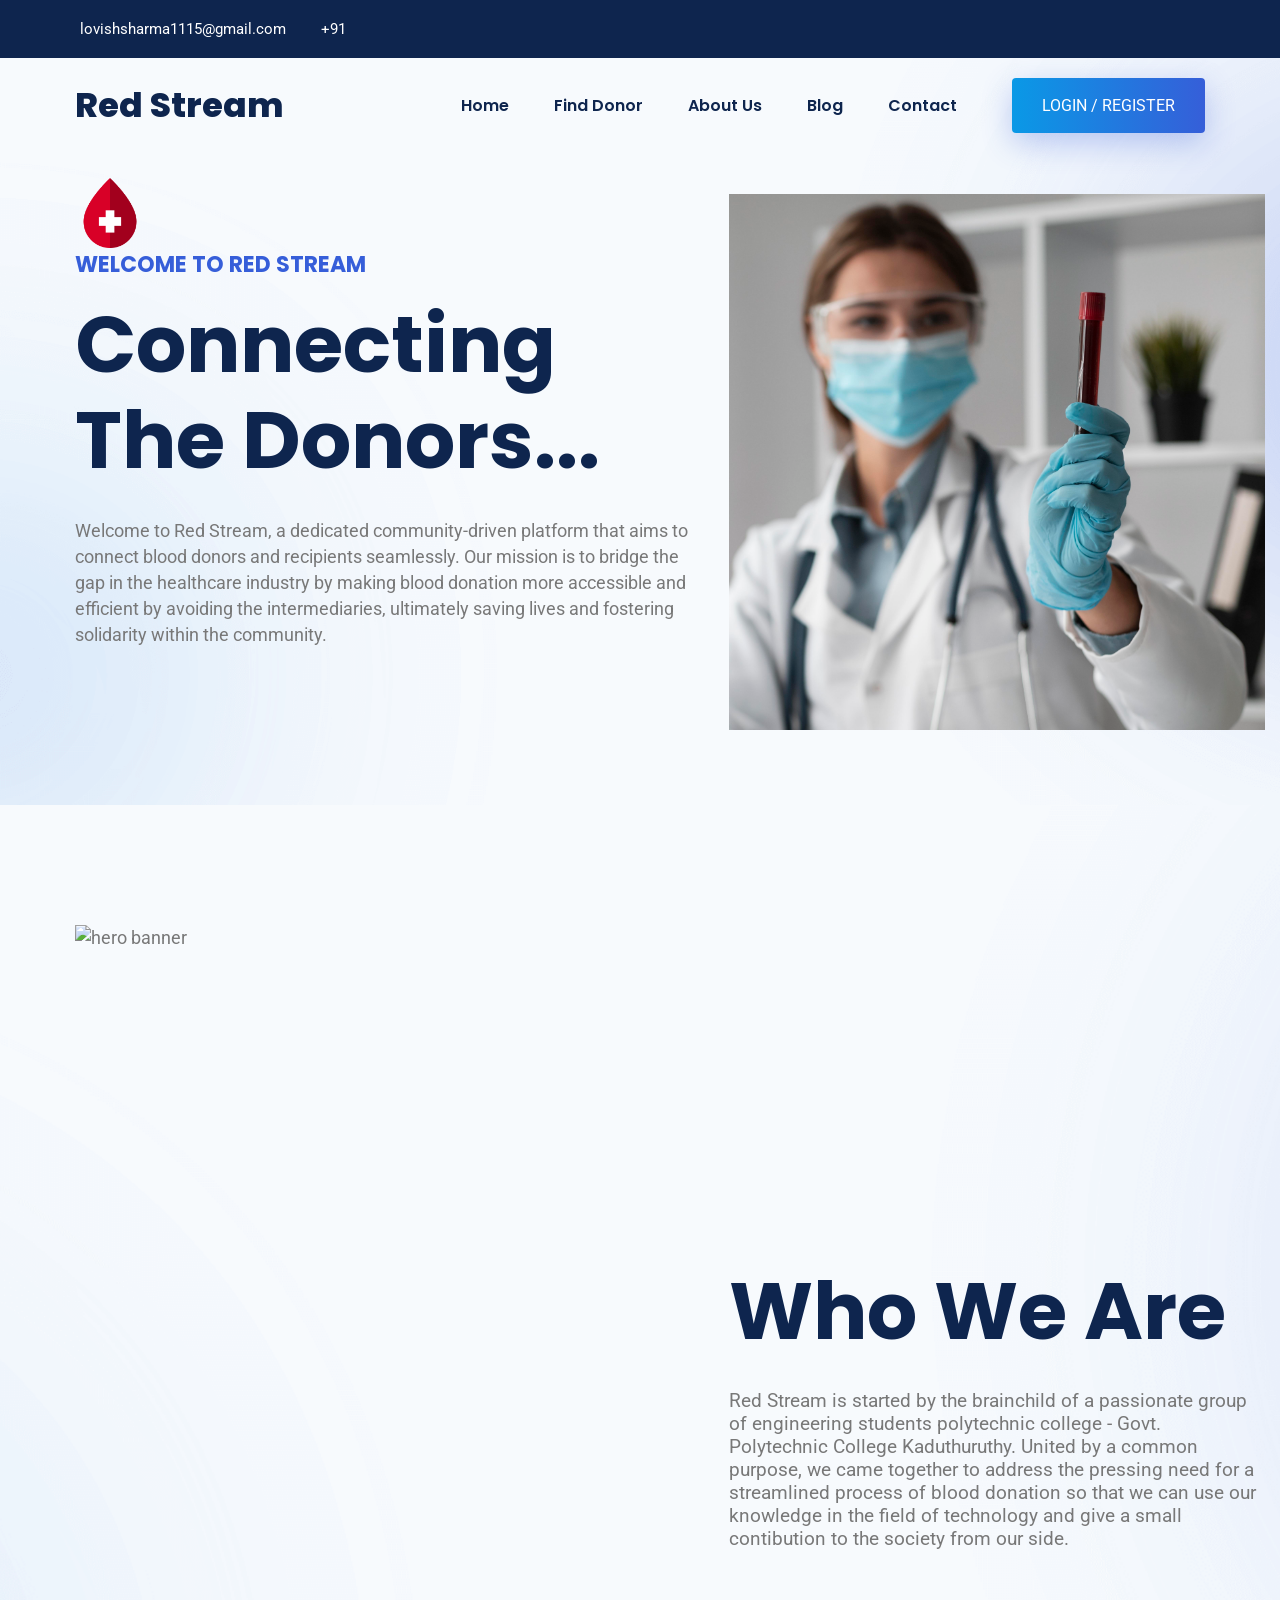
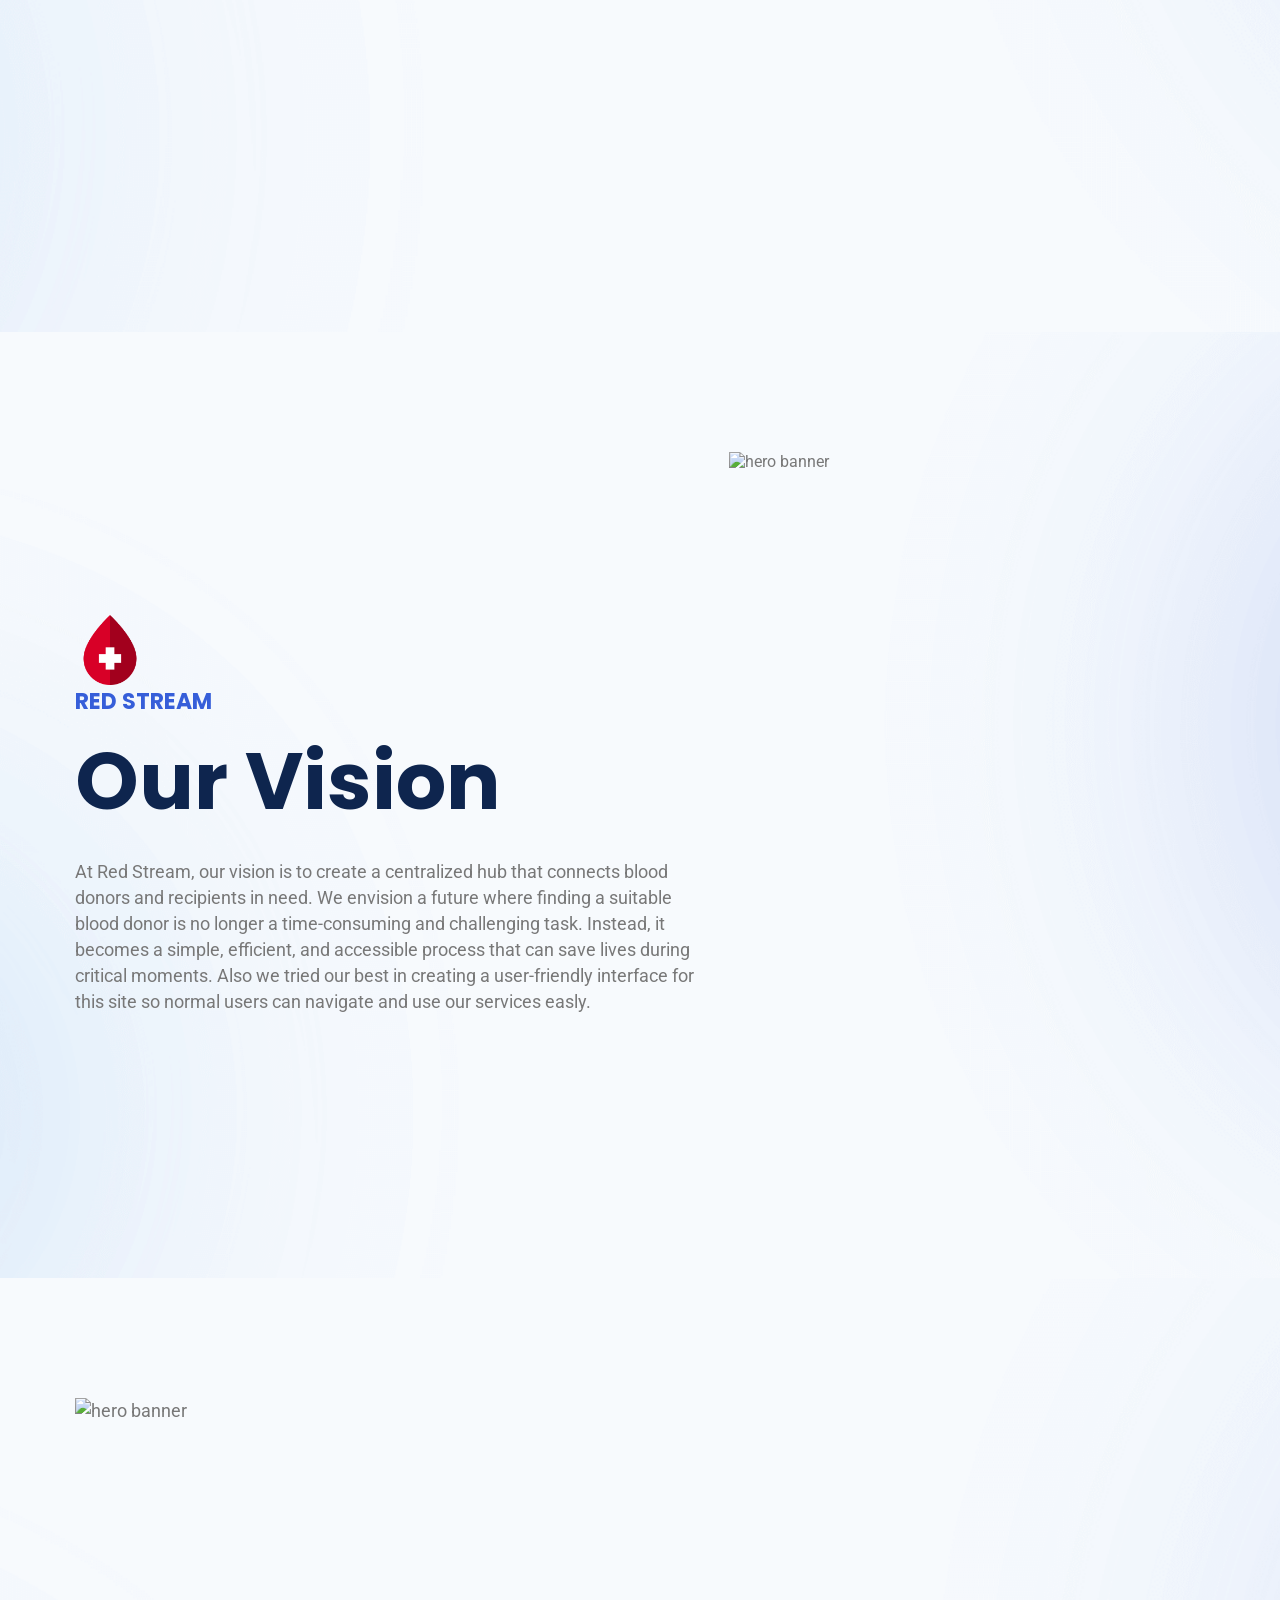
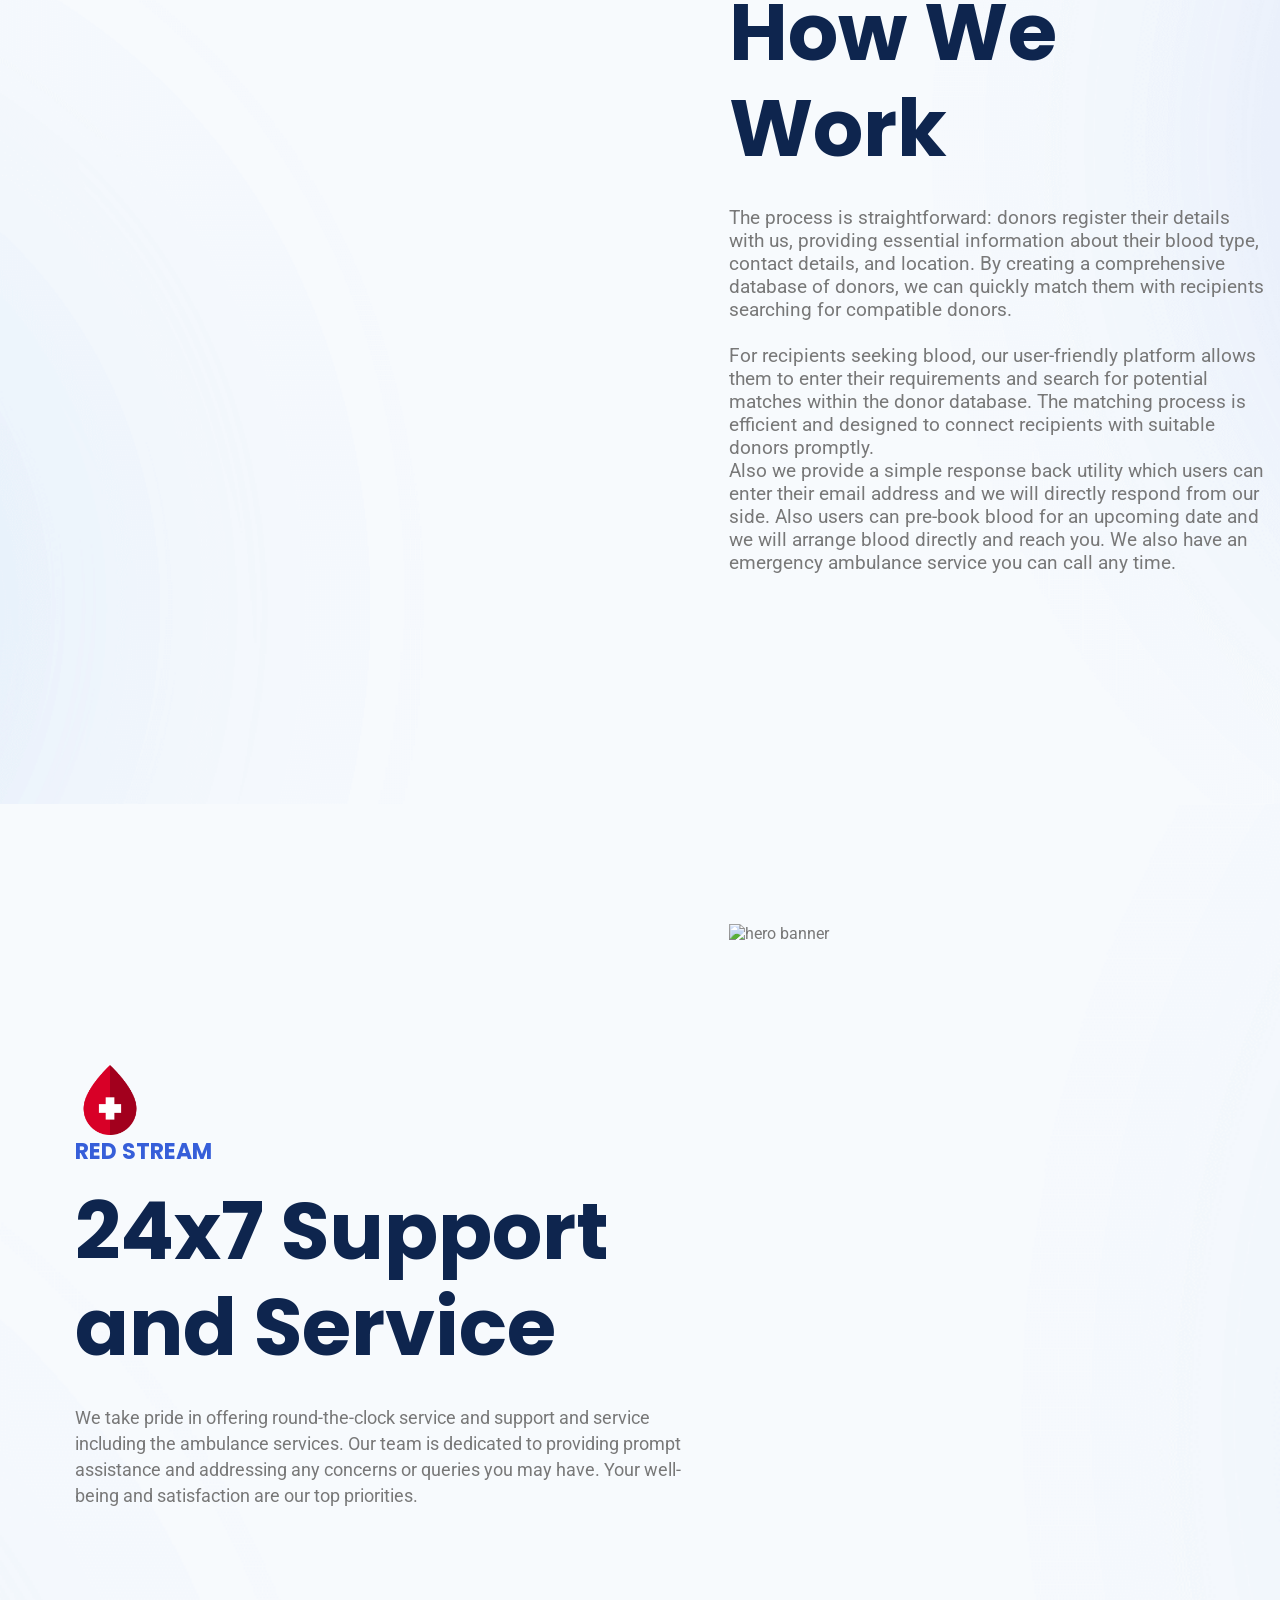
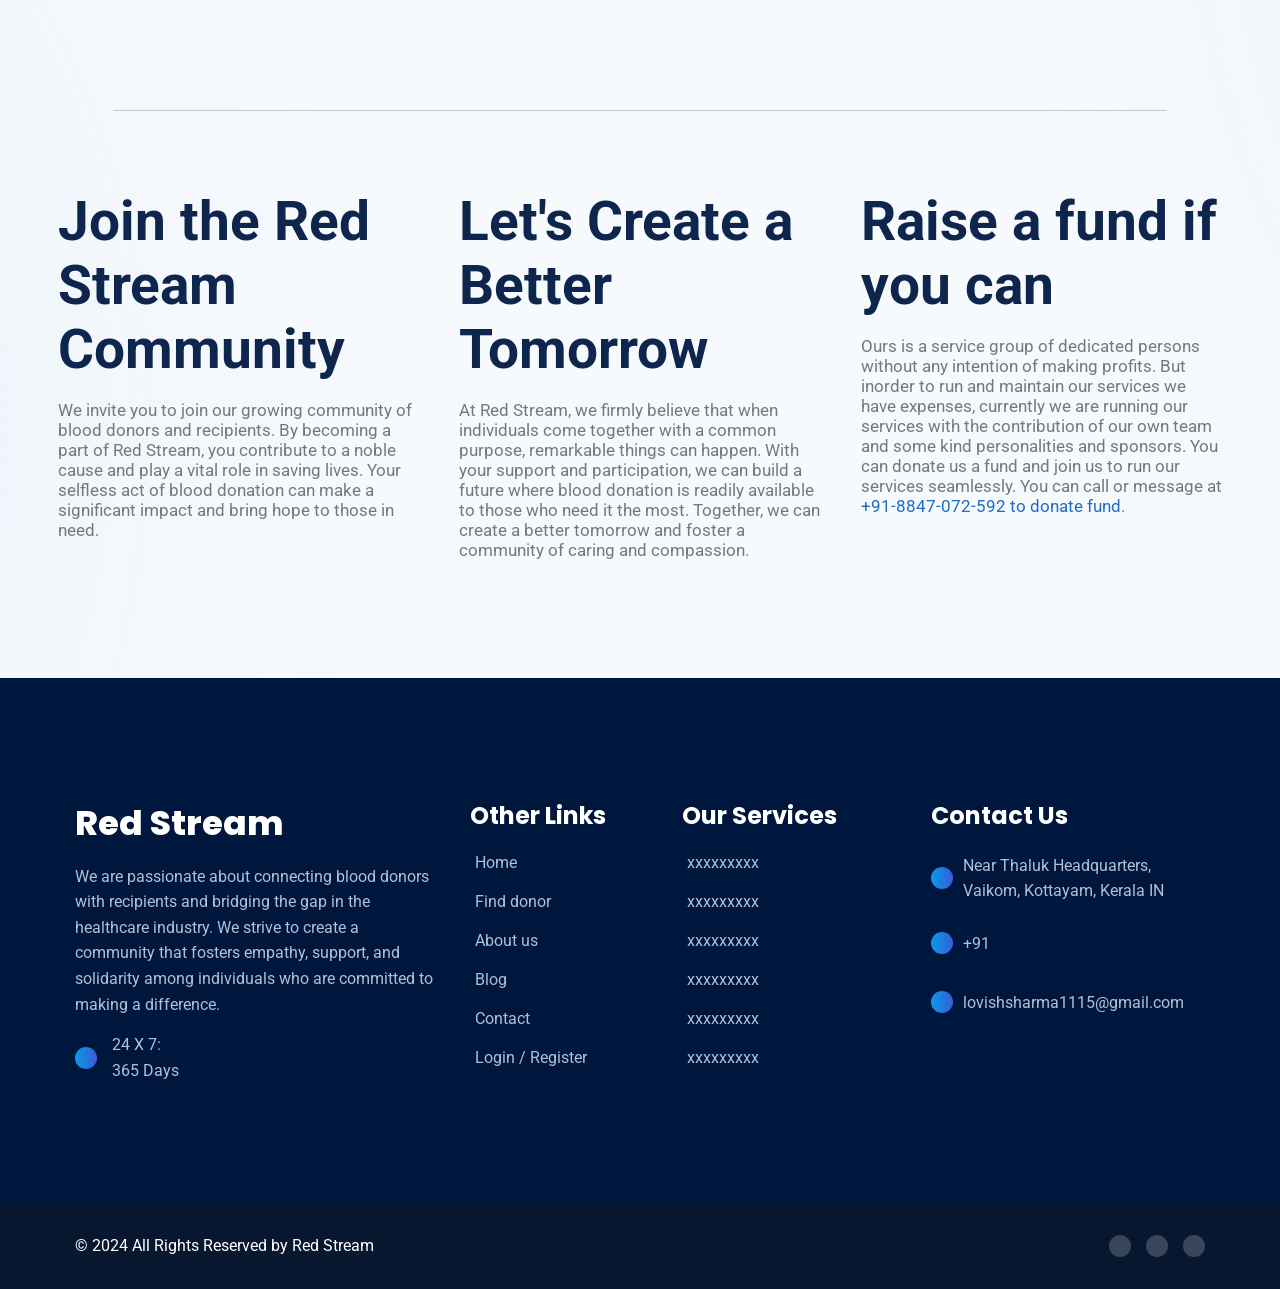
==== commit 4598b62d: "Update contact details" ====
--- a/about.html
+++ b/about.html
@@ -252,7 +252,7 @@
             <p style="font-size: 17px;">
               Ours is a service group of  dedicated persons without any intention of making profits. But inorder to run and maintain our services we have expenses, currently we are running
               our services with the contribution of our own team and some kind personalities and sponsors. You can donate us a fund and join us to run our services seamlessly.
-              You can call or message at <a href="tel:+917052101786" class="footer-link" style="display: inline; color: #216aca;" onmouseover="this.style.color='#03d9ff'" onmouseout="this.style.color='#216aca'">+91-7558-951-351 to donate fund</a>.
+              You can call or message at <a href="tel:+917052101786" class="footer-link" style="display: inline; color: #216aca;" onmouseover="this.style.color='#03d9ff'" onmouseout="this.style.color='#216aca'">+91-8847-072-592 to donate fund</a>.
             </p>
           </div>
         </div>
